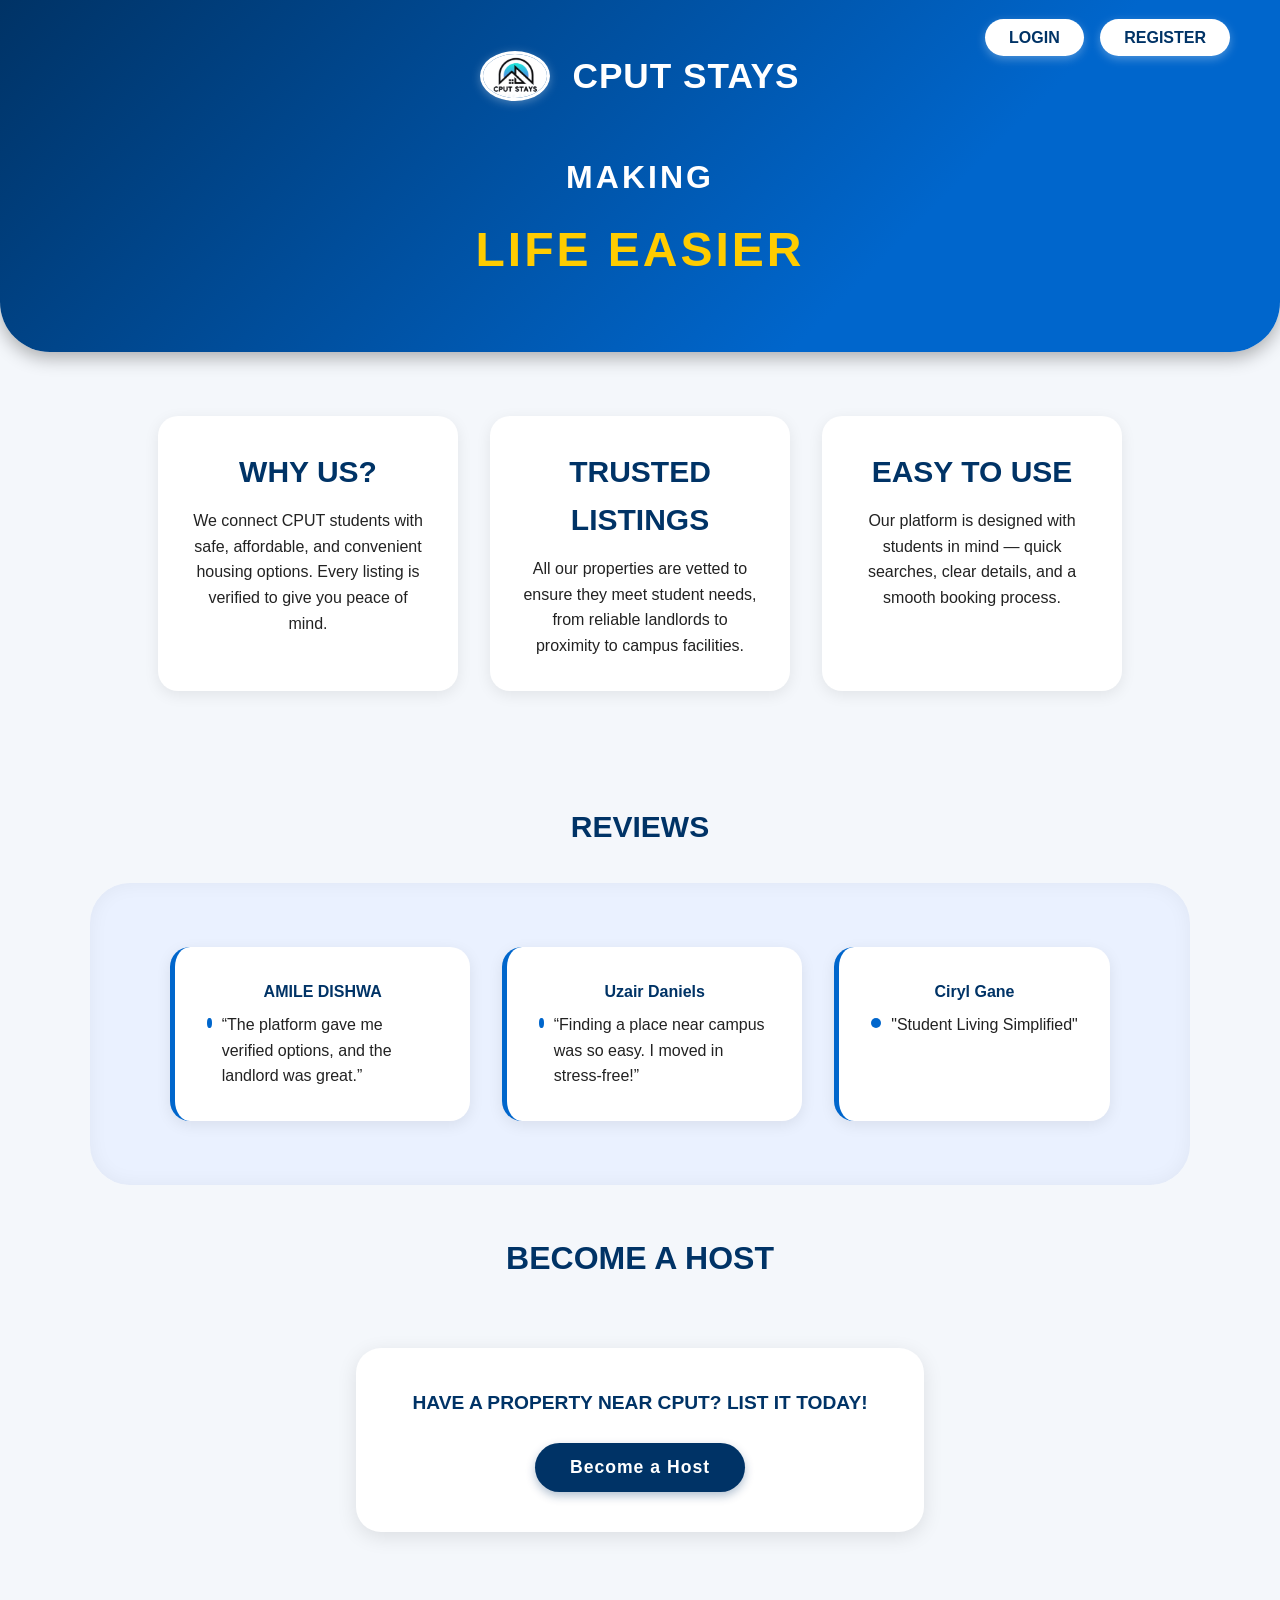
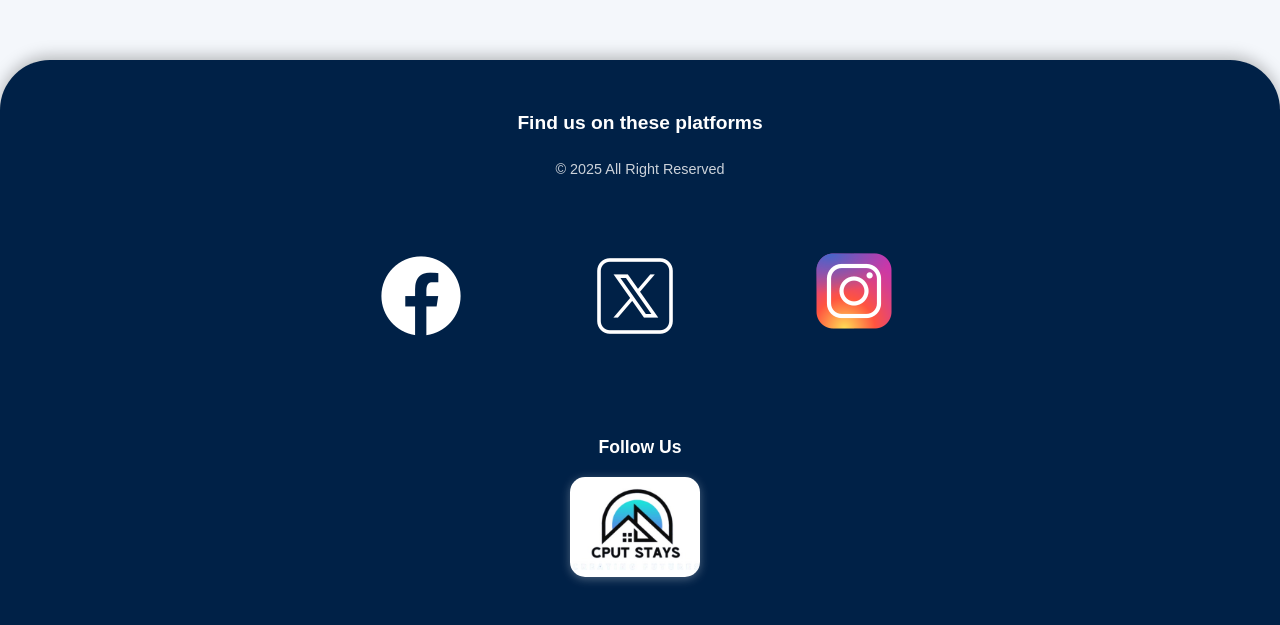
==== index.html @ e887ef6c "uploaded missing files" ====
<!DOCTYPE html>
<html>
  <head>
    <meta name="viewport" content="width=device-width, initial-scale=1" />
    <meta charset="utf-8" />
    <link rel="stylesheet" href="index.css">
  </head>
  <body id = "index-body">
    <div class ="header-index">
        <div class = "logo-index">
          <img src="logo.jpg" alt="cput logo" style="height: 50px; margin-right: 10px; vertical-align: middle;">
          CPUT STAYS</div>
        <div class ="Login-Register">

            <a href="login.php" class ="nav-button">LOGIN</a>
            <a href="register.html" class ="nav-button">REGISTER</a>
            
        </div>
        <div class = "header-text">
            <p>MAKING</p>
            <p>LIFE EASIER</p>
        </div>
    </div>
        <section class ="grid">
            <!--Comment too get grid inline-->
            <section class ="grid-item">
                <h2 style="font-size: 30px; font-weight: bolder;">WHY US?</h2>
                <p>We connect CPUT students with safe, affordable, and convenient housing options. Every listing is verified to give you peace of mind.</p>
            </section><!--

            --><section class ="grid-item">
                <h2 style="font-size: 30px; font-weight: bolder;">TRUSTED LISTINGS</h2>
                <p>All our properties are vetted to ensure they meet student needs, from reliable landlords to proximity to campus facilities.</p>
            </section><!--


            --><section class ="grid-item">
                <h2 style="font-size: 30px; font-weight: bolder;">EASY TO USE</h2>
                <p>Our platform is designed with students in mind — quick searches, clear details, and a smooth booking process.</p>
            </section><!--
            
        --></section>
        <div>
          <div class = "Title"><h2 style="font-size: 30px; font-weight: bolder;">REVIEWS</h2></div>
          <section class = "grid reviews-section">   
              <section class="grid-item">
                <p>AMILE DISHWA</p>
                <div class = "dot-text">
                  <span class = "dot"></span>
                  <p>“The platform gave me verified options, and the landlord was great.”</p>
                </div>
              </section> 
              <section class="grid-item">
                <p>Uzair Daniels</p>
                <div class = "dot-text">
                  <span class = "dot"></span>
                  <p>“Finding a place near campus was so easy. I moved in stress-free!”</p>
                </div>
              </section>  
              <section class="grid-item">
                <p>Ciryl Gane</p>
                <div class = "dot-text">
                  <span class = "dot"></span>
                  <p>"Student Living Simplified"</p>
                </div>
              </section> 
          </section>
        </div>
        <div>
        <div class = "Title">
          <h2>BECOME A HOST</h2>
        </div> 
            <div class = "Host-Section">
              <div class="host-box">
                <p style="font-family:Helvetica;font-weight: bolder; text-transform:uppercase ;">Have a property near CPUT? List it today!</p>
           <a href="register_host.html"> <button class = "Host-Button">Become a Host</button></a>
          </div>
        </div>
        </div>

    <div class="box">
      <footer class="footer">
        <div class="overlap-group">
          <p class="text-wrapper">Find us on these platforms</p>
          <p class="div">© 2025 All Right Reserved</p>
          <div class="ellipse">
            <img src="facebook.png">
          </div>
          <div class="ellipse-2">
            <img src ="x.png">
          </div>
          <div class="ellipse-3">
            <img src="instagram.png">
          </div>
          <!-- <div class="ellipse-4"></div> -->
          <div class="text-wrapper-2">Follow Us</div>
          <div class="text-wrapper-3"><img src="logo.jpg" alt="cput logo" style="height: 100px; margin-right: 10px; vertical-align: middle;"></div>
        </div>
        </footer>
    </div>
  </body>
</html>
---- index.css ----
* {
  margin: 0;
  padding: 0;
  box-sizing: border-box;
}

body {
  font-family: "Poppins", Arial, sans-serif;
  background-color: #f4f7fb;
  color: #222;
  line-height: 1.6;
}


.header-index {
  background: linear-gradient(135deg, #003366 0%, #0066cc 70%);
  color: white;
  text-align: center;
  padding: 3rem 1rem 4rem;
  border-bottom-left-radius: 50px;
  border-bottom-right-radius: 50px;
  box-shadow: 0 6px 18px rgba(0, 0, 0, 0.3);
  position: relative;
}


.logo-index {
  display: flex;
  align-items: center;
  justify-content: center;
  gap: 12px;
  font-size: 2.2rem;
  font-weight: 800;
  letter-spacing: 1px;
  color: #fff;
  text-transform: uppercase;
}

.logo-index img {
  height: 70px;
  width: 70px;
  border-radius: 50%;
  object-fit: cover;
  border: 3px solid white;
  box-shadow: 0 2px 10px rgba(255, 255, 255, 0.3);
}


.Login-Register {
  position: absolute;
  top: 25px;
  right: 50px;
}

.nav-button {
  text-decoration: none;
  background-color: white;
  color: #003366;
  padding: 10px 24px;
  border-radius: 25px;
  font-weight: 600;
  margin-left: 12px;
  transition: all 0.3s ease;
  box-shadow: 0 3px 10px rgba(255, 255, 255, 0.3);
}

.nav-button:hover {
  background-color: #003366;
  color: white;
  border: 1px solid white;
  box-shadow: 0 5px 14px rgba(255, 255, 255, 0.4);
}


.header-text {
  margin-top: 3rem;
  font-weight: 700;
}

.header-text p {
  font-size: 2rem;
  letter-spacing: 3px;
  font-weight: bold;
}

.header-text p:last-child {
  font-size: 3rem;
  color: #ffcc00;
  margin-top: 0.5rem;
}


.grid {
  display: flex;
  justify-content: center;
  flex-wrap: wrap;
  gap: 2rem;
  padding: 4rem 2rem;
}

.grid-item {
  background-color: white;
  border-radius: 20px;
  padding: 2rem;
  max-width: 300px;
  text-align: center;
  box-shadow: 0 4px 15px rgba(0, 0, 0, 0.08);
  transition: all 0.3s ease;
}

.grid-item:hover {
  transform: translateY(-8px);
  box-shadow: 0 8px 25px rgba(0, 0, 0, 0.15);
}

.grid-item h2 {
  color: #003366;
  margin-bottom: 12px;
  font-size: 1.5rem;
}


.Title {
  text-align: center;
  margin-top: 3rem;
}

.Title h2 {
  color: #003366;
  font-size: 2rem;
  font-weight: 700;
}

.reviews-section {
  background-color: #eaf1ff;
  border-radius: 40px;
  padding: 4rem 2rem;
  margin: 2rem auto;
  max-width: 1100px;
  box-shadow: inset 0 0 20px rgba(0, 0, 0, 0.05);
}

.reviews-section .grid-item {
  border-left: 5px solid #0066cc;
  border-top-right-radius: 20px;
  border-bottom-right-radius: 20px;
}

.reviews-section p:first-child {
  font-weight: bold;
  color: #003366;
  margin-bottom: 8px;
}

.dot-text {
  display: flex;
  align-items: flex-start;
  gap: 10px;
  text-align: left;
}

.dot {
  width: 10px;
  height: 10px;
  background-color: #0066cc;
  border-radius: 50%;
  margin-top: 6px;
}


.Host-Section {
  display: flex;
  justify-content: center;
  align-items: center;
  padding: 4rem 1rem;
}

.host-box {
  background-color: white;
  text-align: center;
  padding: 2.5rem 3.5rem;
  border-radius: 25px;
  box-shadow: 0 5px 20px rgba(0, 0, 0, 0.1);
  max-width: 600px;
}

.host-box p {
  color: #003366;
  font-size: 1.2rem;
  font-weight: 600;
}

.Host-Button {
  margin-top: 1.5rem;
  background-color: #003366;
  color: white;
  border: none;
  padding: 14px 35px;
  border-radius: 25px;
  cursor: pointer;
  font-size: 1.1rem;
  font-weight: 600;
  letter-spacing: 1px;
  transition: 0.3s ease;
  box-shadow: 0 4px 10px rgba(0, 51, 102, 0.3);
}

.Host-Button:hover {
  background-color: #0073e6;
  transform: scale(1.05);
}


.footer {
  background-color: #002147;
  color: white;
  padding: 3rem 1rem;
  text-align: center;
  border-top-left-radius: 50px;
  border-top-right-radius: 50px;
  margin-top: 4rem;
  box-shadow: 0 -4px 15px rgba(0, 0, 0, 0.25);
}

.overlap-group {
  max-width: 900px;
  margin: auto;
}

.text-wrapper {
  font-weight: 600;
  margin-bottom: 1rem;
  font-size: 1.2rem;
}

.text-wrapper-2 {
  font-weight: bold;
  margin-top: 1.5rem;
  font-size: 1.1rem;
}

.div {
  font-size: 0.9rem;
  margin-top: 1.2rem;
  opacity: 0.8;
}

.ellipse,
.ellipse-2,
.ellipse-3,
.ellipse-4 {
  display: inline-block;
  /* width: 16px;
  height: 16px;
  background-color: white;*/
  border-radius: 50%; 
  margin: 60px;
  cursor: pointer;
  /* transition: background-color 0.3s ease; */
}

/* .ellipse:hover,
.ellipse-2:hover,
.ellipse-3:hover,
.ellipse-4:hover {
  background-color: #ffcc00;
} */


.text-wrapper-3 img {
  margin-top: 1rem;
  height: 90px;
  border-radius: 15px;
  object-fit: cover;
  box-shadow: 0 2px 10px rgba(255, 255, 255, 0.3);
}


@media (max-width: 768px) {
  .Login-Register {
    position: static;
    margin-top: 10px;
  }

  .grid {
    flex-direction: column;
    align-items: center;
  }

  .grid-item {
    width: 90%;
  }

  .header-text p {
    font-size: 1.6rem;
  }

  .header-text p:last-child {
    font-size: 2.2rem;
  }

  .host-box {
    width: 90%;
    padding: 2rem 1rem;
  }

  .logo-index img {
    height: 60px;
    width: 60px;
  }
}
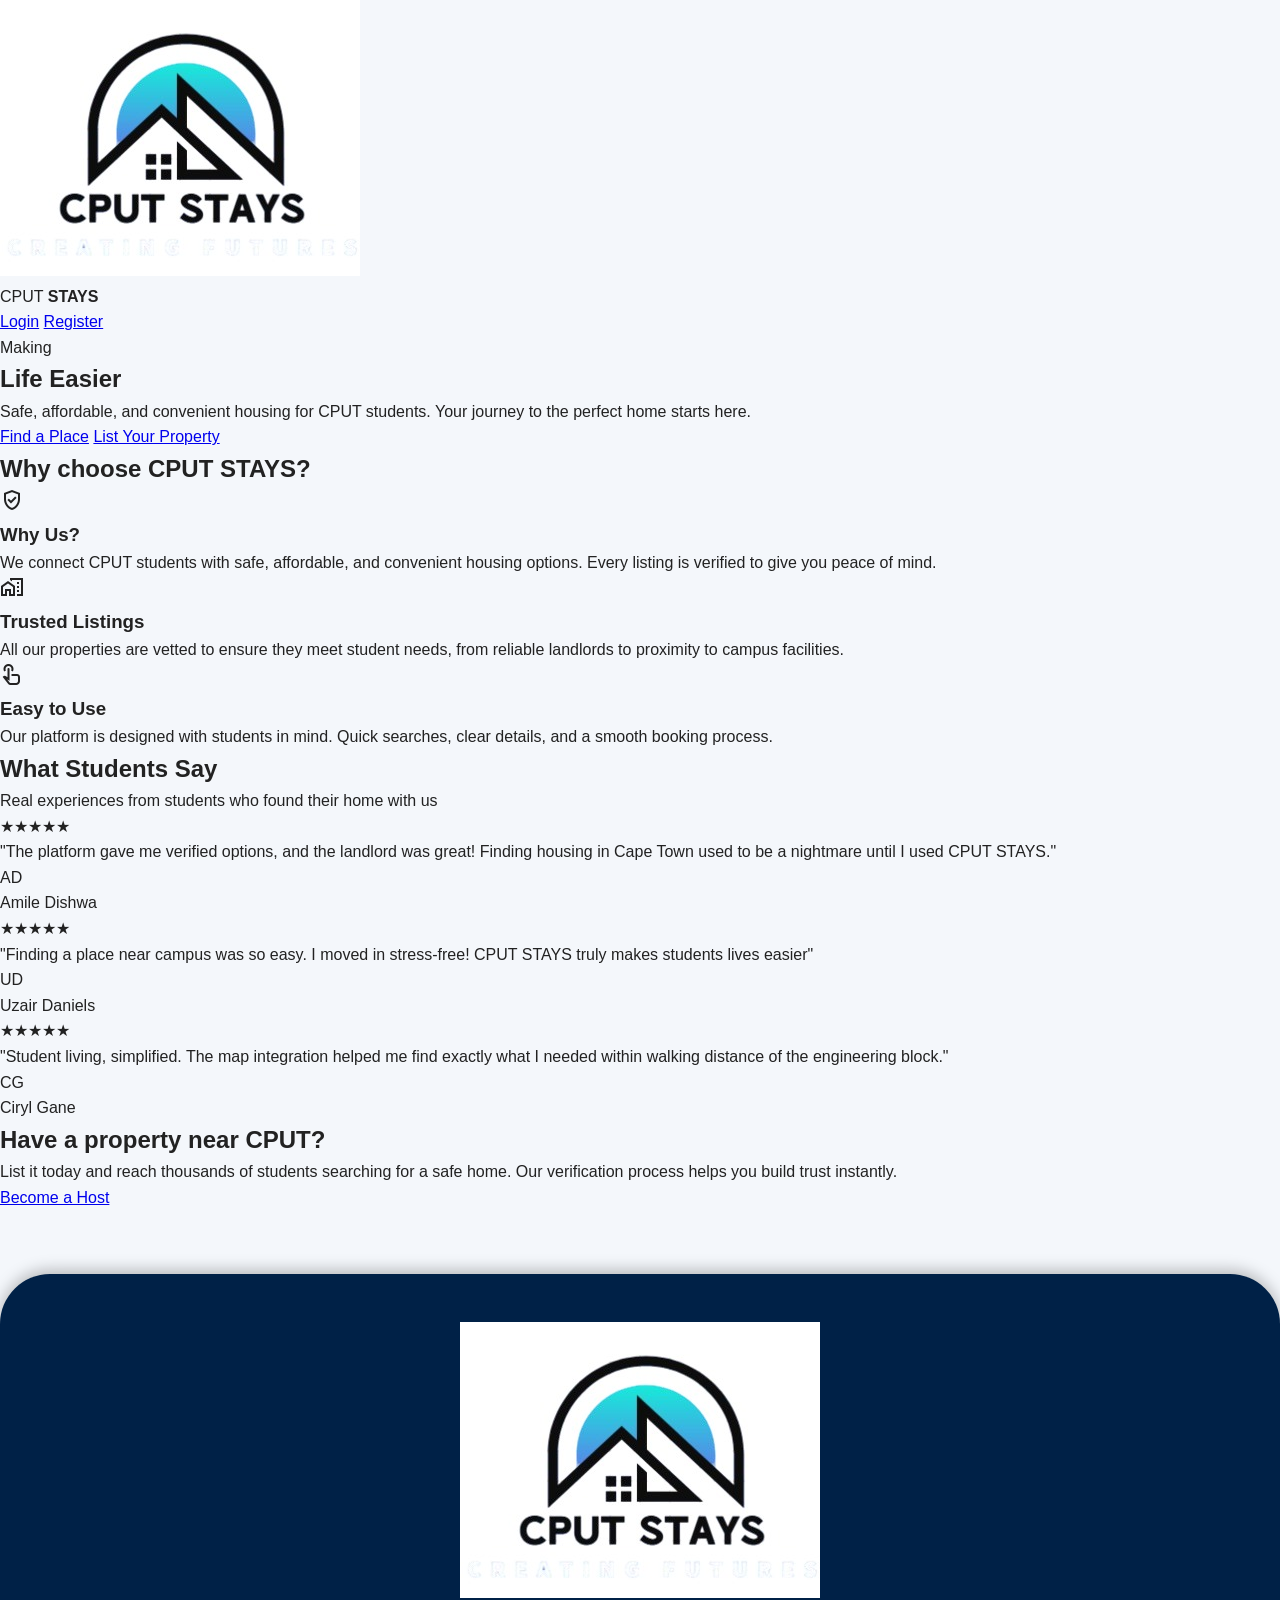
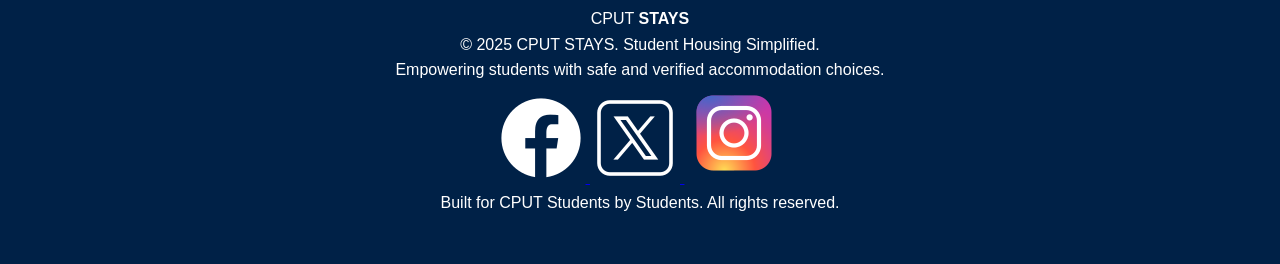
==== commit 0d43f30c: "Update index.html" ====
--- a/index.html
+++ b/index.html
@@ -1,102 +1,165 @@
 <!DOCTYPE html>
-<html>
-  <head>
-    <meta name="viewport" content="width=device-width, initial-scale=1" />
-    <meta charset="utf-8" />
-    <link rel="stylesheet" href="index.css">
-  </head>
-  <body id = "index-body">
-    <div class ="header-index">
-        <div class = "logo-index">
-          <img src="logo.jpg" alt="cput logo" style="height: 50px; margin-right: 10px; vertical-align: middle;">
-          CPUT STAYS</div>
-        <div class ="Login-Register">
+<html lang="en">
+<head>
+<meta charset="utf-8"/>
+<meta name="viewport" content="width=device-width, initial-scale=1.0"/>
+<title>CPUT STAYS | Student Housing Simplified</title>
+<link href="https://fonts.googleapis.com/css2?family=Montserrat:wght@400;500;600;700;800&family=DM+Serif+Display&display=swap" rel="stylesheet"/>
+<link href="https://fonts.googleapis.com/css2?family=Material+Symbols+Outlined:opsz,wght,FILL,GRAD@24,400,0,0" rel="stylesheet"/>
+<link rel="stylesheet" href="index.css"/>
+</head>
+<body>
 
-            <a href="login.php" class ="nav-button">LOGIN</a>
-            <a href="register.html" class ="nav-button">REGISTER</a>
-            
+<!-- Navigation -->
+<header class="navbar">
+  <nav class="nav-inner">
+    <div class="nav-logo">
+      <div class="logo-circle">
+        <img src="logo.jpg" alt="CPUT STAYS logo"/>
+      </div>
+      <span class="logo-text">CPUT <strong>STAYS</strong></span>
+    </div>
+    <!-- <div class="nav-links">
+      <a href="#" class="nav-link active">Browse</a>
+      <a href="#" class="nav-link">Verified</a>
+      <a href="#" class="nav-link">Halls</a>
+      <a href="#" class="nav-link">Resources</a>
+    </div> -->
+    <div class="nav-actions">
+      <a href="login.php" class="btn-ghost">Login</a>
+      <a href="register.html" class="btn-yellow">Register</a>
+    </div>
+  </nav>
+</header>
+
+<main>
+
+  <!-- Hero -->
+  <section class="hero">
+    <div class="hero-bg">
+      <div class="hero-overlay"></div>
+    </div>
+    <div class="hero-content">
+      <span class="hero-eyebrow">Making</span>
+      <h1 class="hero-title"><span class="hero-accent">Life Easier</span></h1>
+      <p class="hero-sub">Safe, affordable, and convenient housing for CPUT students. Your journey to the perfect home starts here.</p>
+      <div class="hero-ctas">
+        <a href="register.html" class="btn-hero-primary">Find a Place</a>
+        <a href="register_host.html" class="btn-hero-outline">List Your Property</a>
+      </div>
+    </div>
+  </section>
+
+  <!-- Features -->
+  <section class="features">
+    <div class="container">
+      <div class="section-header">
+        <h2 class="section-title">Why choose CPUT STAYS?</h2>
+        <div class="section-rule"></div>
+      </div>
+      <div class="cards-grid">
+        <div class="feature-card">
+          <div class="card-icon icon-blue">
+            <span class="material-symbols-outlined">verified_user</span>
+          </div>
+          <h3 class="card-title">Why Us?</h3>
+          <p class="card-body">We connect CPUT students with safe, affordable, and convenient housing options. Every listing is verified to give you peace of mind.</p>
         </div>
-        <div class = "header-text">
-            <p>MAKING</p>
-            <p>LIFE EASIER</p>
+        <div class="feature-card">
+          <div class="card-icon icon-yellow">
+            <span class="material-symbols-outlined">home_work</span>
+          </div>
+          <h3 class="card-title">Trusted Listings</h3>
+          <p class="card-body">All our properties are vetted to ensure they meet student needs, from reliable landlords to proximity to campus facilities.</p>
         </div>
+        <div class="feature-card">
+          <div class="card-icon icon-light">
+            <span class="material-symbols-outlined">touch_app</span>
+          </div>
+          <h3 class="card-title">Easy to Use</h3>
+          <p class="card-body">Our platform is designed with students in mind. Quick searches, clear details, and a smooth booking process.</p>
+        </div>
+      </div>
     </div>
-        <section class ="grid">
-            <!--Comment too get grid inline-->
-            <section class ="grid-item">
-                <h2 style="font-size: 30px; font-weight: bolder;">WHY US?</h2>
-                <p>We connect CPUT students with safe, affordable, and convenient housing options. Every listing is verified to give you peace of mind.</p>
-            </section><!--
+  </section>
 
-            --><section class ="grid-item">
-                <h2 style="font-size: 30px; font-weight: bolder;">TRUSTED LISTINGS</h2>
-                <p>All our properties are vetted to ensure they meet student needs, from reliable landlords to proximity to campus facilities.</p>
-            </section><!--
-
-
-            --><section class ="grid-item">
-                <h2 style="font-size: 30px; font-weight: bolder;">EASY TO USE</h2>
-                <p>Our platform is designed with students in mind — quick searches, clear details, and a smooth booking process.</p>
-            </section><!--
-            
-        --></section>
-        <div>
-          <div class = "Title"><h2 style="font-size: 30px; font-weight: bolder;">REVIEWS</h2></div>
-          <section class = "grid reviews-section">   
-              <section class="grid-item">
-                <p>AMILE DISHWA</p>
-                <div class = "dot-text">
-                  <span class = "dot"></span>
-                  <p>“The platform gave me verified options, and the landlord was great.”</p>
-                </div>
-              </section> 
-              <section class="grid-item">
-                <p>Uzair Daniels</p>
-                <div class = "dot-text">
-                  <span class = "dot"></span>
-                  <p>“Finding a place near campus was so easy. I moved in stress-free!”</p>
-                </div>
-              </section>  
-              <section class="grid-item">
-                <p>Ciryl Gane</p>
-                <div class = "dot-text">
-                  <span class = "dot"></span>
-                  <p>"Student Living Simplified"</p>
-                </div>
-              </section> 
-          </section>
-        </div>
-        <div>
-        <div class = "Title">
-          <h2>BECOME A HOST</h2>
-        </div> 
-            <div class = "Host-Section">
-              <div class="host-box">
-                <p style="font-family:Helvetica;font-weight: bolder; text-transform:uppercase ;">Have a property near CPUT? List it today!</p>
-           <a href="register_host.html"> <button class = "Host-Button">Become a Host</button></a>
+  <!-- Reviews -->
+  <section class="reviews">
+    <div class="container">
+      <div class="section-header">
+        <h2 class="section-title">What Students Say</h2>
+        <p class="section-sub">Real experiences from students who found their home with us</p>
+      </div>
+      <div class="reviews-grid">
+        <div class="review-card">
+          <div class="stars">★★★★★</div>
+          <p class="review-text">"The platform gave me verified options, and the landlord was great! Finding housing in Cape Town used to be a nightmare until I used CPUT STAYS."</p>
+          <div class="review-author">
+            <div class="author-avatar">AD</div>
+            <span class="author-name">Amile Dishwa</span>
           </div>
         </div>
+        <div class="review-card review-featured">
+          <div class="stars">★★★★★</div>
+          <p class="review-text">"Finding a place near campus was so easy. I moved in stress-free! CPUT STAYS truly makes students lives easier"</p>
+          <div class="review-author">
+            <div class="author-avatar">UD</div>
+            <span class="author-name">Uzair Daniels</span>
+          </div>
         </div>
+        <div class="review-card">
+          <div class="stars">★★★★★</div>
+          <p class="review-text">"Student living, simplified. The map integration helped me find exactly what I needed within walking distance of the engineering block."</p>
+          <div class="review-author">
+            <div class="author-avatar">CG</div>
+            <span class="author-name">Ciryl Gane</span>
+          </div>
+        </div>
+      </div>
+    </div>
+  </section>
 
-    <div class="box">
-      <footer class="footer">
-        <div class="overlap-group">
-          <p class="text-wrapper">Find us on these platforms</p>
-          <p class="div">© 2025 All Right Reserved</p>
-          <div class="ellipse">
-            <img src="facebook.png">
-          </div>
-          <div class="ellipse-2">
-            <img src ="x.png">
-          </div>
-          <div class="ellipse-3">
-            <img src="instagram.png">
-          </div>
-          <!-- <div class="ellipse-4"></div> -->
-          <div class="text-wrapper-2">Follow Us</div>
-          <div class="text-wrapper-3"><img src="logo.jpg" alt="cput logo" style="height: 100px; margin-right: 10px; vertical-align: middle;"></div>
+  <!-- Become a Host -->
+  <section class="host-section">
+    <div class="container">
+      <div class="host-card">
+        <div class="host-text">
+          <h2 class="host-title">Have a property near CPUT?</h2>
+          <p class="host-sub">List it today and reach thousands of students searching for a safe home. Our verification process helps you build trust instantly.</p>
         </div>
-        </footer>
+        <a href="register_host.html" class="btn-host">Become a Host</a>
+      </div>
     </div>
-  </body>
+  </section>
+
+</main>
+
+<!-- Footer -->
+<footer class="footer">
+  <div class="footer-inner container">
+    <div class="footer-brand">
+      <div class="footer-logo">
+        <img src="logo.jpg" alt="CPUT STAYS"/>
+      </div>
+      <span class="footer-name">CPUT <strong>STAYS</strong></span>
+    </div>
+    <p class="footer-copy">© 2025 CPUT STAYS. Student Housing Simplified.<br/>Empowering students with safe and verified accommodation choices.</p>
+    <div class="footer-socials">
+      <a href="#" class="social-btn">
+        <img src="facebook.png" alt="Facebook"/>
+      </a>
+      <a href="#" class="social-btn">
+        <img src="x.png" alt="X"/>
+      </a>
+      <a href="#" class="social-btn">
+        <img src="instagram.png" alt="Instagram"/>
+      </a>
+    </div>
+  </div>
+  <div class="footer-bottom">
+    <p>Built for CPUT Students by Students. All rights reserved.</p>
+  </div>
+</footer>
+
+</body>
 </html>
